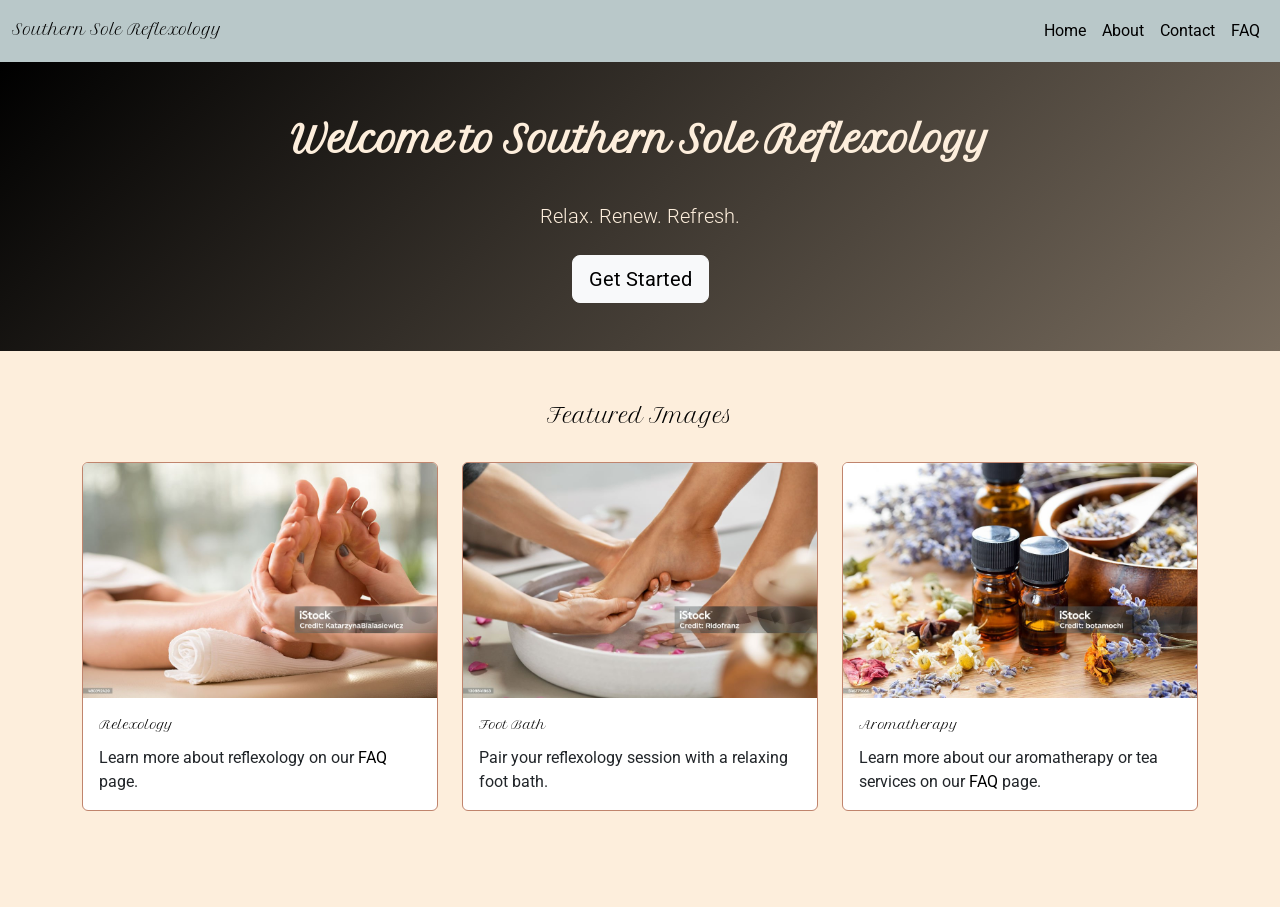
==== index.html @ fd1959b7 "Added stock images & basic text; link to FAQ" ====
<!doctype html>
<html lang="en">
  <head>
    <meta charset="UTF-8" />
    <meta name="viewport" content="width=device-width, initial-scale=1.0" />
    <title>Southern Sole Reflexology</title>
    <!-- Google Fonts -->
    <link
      href="https://fonts.googleapis.com/css2?family=Sirivennela&family=Gravitas+One&family=Roboto:wght@400;500;700&display=swap"
      rel="stylesheet"
    />
    <!-- Bootstrap CSS -->
    <link
      href="https://cdn.jsdelivr.net/npm/bootstrap@5.3.0/dist/css/bootstrap.min.css"
      rel="stylesheet"
    />
    <link rel="stylesheet" href="assets/styles.css" />
  </head>
  <body>
    <!-- Navigation Bar -->
    <nav class="navbar navbar-expand-lg navbar-light bg-light">
      <div class="container-fluid">
        <a class="navbar-brand" href="index.html">Southern Sole Reflexology</a>
        <button
          class="navbar-toggler"
          type="button"
          data-bs-toggle="collapse"
          data-bs-target="#navbarNav"
          aria-controls="navbarNav"
          aria-expanded="false"
          aria-label="Toggle navigation"
        >
          <span class="navbar-toggler-icon"></span>
        </button>
        <div class="collapse navbar-collapse" id="navbarNav">
          <ul class="navbar-nav ms-auto">
            <li class="nav-item">
              <a class="nav-link active" aria-current="page" href="index.html"
                >Home</a
              >
            </li>
            <li class="nav-item">
              <a class="nav-link" href="pages/about.html">About</a>
            </li>
            <li class="nav-item">
              <a class="nav-link" href="pages/contact.html">Contact</a>
            </li>
            <li class="nav-item">
              <a class="nav-link" href="pages/faq.html">FAQ</a>
            </li>
          </ul>
        </div>
      </div>
    </nav>

    <!-- Hero Banner -->
    <section
      class="hero-banner py-5"
      style="
        background: linear-gradient(
          135deg,
          var(--color-primary),
          var(--color-secondary)
        );
        color: var(--color-background);
        text-align: center;
      "
    >
      <div class="container">
        <h1 class="display-4 fw-bold mb-4">
          Welcome to Southern Sole Reflexology
        </h1>
        <p class="lead mb-4">Relax. Renew. Refresh.</p>
        <a
          class="btn btn-light btn-lg"
          data-bs-toggle="modal"
          data-bs-target="#heroContactModal"
          >Get Started</a
        >
      </div>
    </section>

    <!-- Hero Contact Modal -->
    <div
      class="modal fade"
      id="heroContactModal"
      tabindex="-1"
      aria-labelledby="heroContactModalLabel"
      aria-hidden="true"
    >
      <div class="modal-dialog modal-lg modal-dialog-centered">
        <div class="modal-content">
          <div class="modal-header">
            <h5 class="modal-title" id="heroContactModalLabel">Get Started</h5>
            <button
              type="button"
              class="btn-close"
              data-bs-dismiss="modal"
              aria-label="Close"
            ></button>
          </div>

          <!-- Options View -->
          <div id="modalOptions" class="modal-body text-center">
            <h6 class="mb-4">Choose how you'd like to connect:</h6>
            <button
              type="button"
              class="btn btn-primary btn-lg me-3"
              id="contactUsBtn"
            >
              Contact Us
            </button>
            <button
              type="button"
              class="btn btn-primary btn-lg"
              id="bookAppointmentBtn"
            >
              Book an Appointment
            </button>
          </div>

          <!-- Contact Form View -->
          <form
            id="heroContactForm"
            class="d-none needs-validation"
            action="https://formspree.io/f/mykkvdod"
            method="POST"
            novalidate
          >
            <div class="modal-body">
              <div class="row g-3">
                <div class="col-md-6">
                  <label for="hero-name" class="form-label">Name</label>
                  <input
                    id="hero-name"
                    name="name"
                    type="text"
                    class="form-control"
                    required
                  />
                  <div class="invalid-feedback">Please enter your name.</div>
                </div>

                <div class="col-md-6">
                  <label for="hero-email" class="form-label">Email</label>
                  <input
                    id="hero-email"
                    name="email"
                    type="email"
                    class="form-control"
                    required
                  />
                  <div class="invalid-feedback">
                    Please enter a valid email.
                  </div>
                </div>

                <div class="col-12">
                  <label for="hero-subject" class="form-label">Subject</label>
                  <input
                    id="hero-subject"
                    name="subject"
                    type="text"
                    class="form-control"
                    required
                  />
                  <div class="invalid-feedback">Please enter a subject.</div>
                </div>

                <div class="col-12">
                  <label for="hero-message" class="form-label">Message</label>
                  <textarea
                    id="hero-message"
                    name="message"
                    class="form-control"
                    rows="5"
                    required
                  ></textarea>
                  <div class="invalid-feedback">Please enter a message.</div>
                </div>

                <div class="col-12">
                  <div class="form-check">
                    <input
                      class="form-check-input"
                      type="checkbox"
                      id="hero-consent"
                      required
                    />
                    <label class="form-check-label" for="hero-consent"
                      >I agree to have this website store my submitted
                      information.</label
                    >
                    <div class="invalid-feedback">
                      You must agree before submitting.
                    </div>
                  </div>
                </div>
              </div>
            </div>

            <div class="modal-footer">
              <div
                id="heroSuccessMessage"
                class="alert alert-success d-none me-auto mb-0"
                role="alert"
              >
                Thank you! Your message has been sent successfully.
              </div>
              <button
                type="button"
                class="btn btn-secondary"
                id="backToOptionsBtn"
              >
                Back
              </button>
              <button id="heroSubmitBtn" type="submit" class="btn btn-primary">
                Send Message
              </button>
            </div>
          </form>

          <!-- Appointment View -->
          <div id="appointmentView" class="d-none">
            <div class="modal-body text-center">
              <p class="mb-4">
                Use our online Google Calendar to book an appointment at your
                convenience.
              </p>
              <a
                href="https://calendar.app.google/pf3DxSBx9nP5u9VN6"
                target="_blank"
                rel="noopener noreferrer"
                class="btn btn-primary btn-lg"
              >
                Open Google Calendar
              </a>
            </div>
            <div class="modal-footer">
              <button
                type="button"
                class="btn btn-secondary"
                id="backToOptionsBtn2"
              >
                Back
              </button>
            </div>
          </div>
        </div>
      </div>
    </div>

    <!-- Main Content -->
    <main class="py-5">
      <div class="container">
        <!-- Image Placeholders -->
        <section class="image-section mb-5">
          <h2 class="mb-4 text-center">Featured Images</h2>
          <div class="row g-4">
            <!-- Image 1 -->
            <div class="col-md-4">
              <div class="card">
                <img
                  src="./images/reflexology-istock.jpg"
                  class="card-img-top"
                  alt="Placeholder 1"
                />
                <div class="card-body">
                  <h5 class="card-title">Relexology</h5>
                  <p class="card-text">
                    Learn more about reflexology on our
                    <a href="/pages/faq.html">FAQ</a> page.
                  </p>
                </div>
              </div>
            </div>
            <!-- Image 2 -->
            <div class="col-md-4">
              <div class="card">
                <img
                  src="./images/footsoak-istock.jpg"
                  class="card-img-top"
                  alt="Placeholder 2"
                />
                <div class="card-body">
                  <h5 class="card-title">Foot Bath</h5>
                  <p class="card-text">
                    Pair your reflexology session with a relaxing foot bath.
                  </p>
                </div>
              </div>
            </div>
            <!-- Image 3 -->
            <div class="col-md-4">
              <div class="card">
                <img
                  src="./images/aromatherapy-istock.jpg"
                  class="card-img-top"
                  alt="Placeholder 3"
                />
                <div class="card-body">
                  <h5 class="card-title">Aromatherapy</h5>
                  <p class="card-text">
                    Learn more about our aromatherapy or tea services on our
                    <a href="/pages/faq.html">FAQ</a> page.
                  </p>
                </div>
              </div>
            </div>
          </div>
        </section>
      </div>
    </main>

    <!-- Bootstrap JS Bundle (includes Popper) -->
    <script src="https://cdn.jsdelivr.net/npm/bootstrap@5.3.0/dist/js/bootstrap.bundle.min.js"></script>
    <script src="assets/script.js"></script>
  </body>
</html>
---- assets/styles.css ----
/* Background: White (#ffffff) - for page background
Primary: Dark gray (#333333) - for main text and primary elements
Secondary: Medium gray (#666666) - for secondary text and elements
Accent-1: Light gray (#999999) - for accents and borders
Accent-2: Very light gray (#cccccc) - for lighter accents and hover states */

/* Universal Color Palette */
:root {
  --color-background: #fdeedcff;
  --color-primary: #000000ff;
  --color-secondary: #786c5eff;
  --color-accent-1: #c0846dff;
  --color-accent-2: #b9c8c9ff;
}

/* Base */
html,
body {
  height: 100%;
  background-color: var(--color-background);
  color: var(--color-primary);
  font-family: "Roboto", sans-serif;
}

/* Headings */
h1,
h2,
h3,
h4,
h5,
h6 {
  font-family: "Sirivennela", sans-serif;
  font-weight: 400;
}

/* Links */
a {
  color: var(--color-primary);
  text-decoration: none;
}
a:hover,
a:focus {
  color: var(--color-accent-1);
  text-decoration: underline;
}

/* Navbar (override Bootstrap light) */
.navbar {
  background-color: var(--color-accent-2) !important;
}
.navbar .navbar-brand {
  font-family: "Sirivennela", sans-serif;
  font-size: 1.5rem;
  color: var(--color-primary) !important;
}
.navbar .nav-link {
  color: var(--color-primary) !important;
}
.navbar .nav-link:hover,
.navbar .nav-link:focus {
  color: var(--color-accent-1) !important;
}

/* Buttons */
.btn-primary {
  background-color: var(--color-primary);
  border-color: var(--color-primary);
  color: var(--color-background);
}
.btn-primary:hover,
.btn-primary:focus {
  background-color: var(--color-secondary);
  border-color: var(--color-secondary);
}

/* Hero banner defaults (keeps existing gradient usage) */
.hero-banner {
  color: var(--color-background);
}

/* Accordion / FAQ */
.accordion-button {
  color: var(--color-primary);
  background-color: transparent;
}
.accordion-button:hover,
.accordion-button:focus {
  background-color: var(--color-accent-1);
  color: var(--color-primary);
}
.accordion-button:not(.collapsed) {
  background-color: var(--color-accent-2);
  color: var(--color-primary);
}

/* Cards & images */
.card {
  border-color: var(--color-accent-1);
}
.card .card-title {
  color: var(--color-primary);
}

/* Utility helpers */
.border-accent {
  border: 1px solid var(--color-accent-1) !important;
}
.bg-accent-2 {
  background-color: var(--color-accent-2) !important;
}
.text-primary {
  color: var(--color-primary) !important;
}
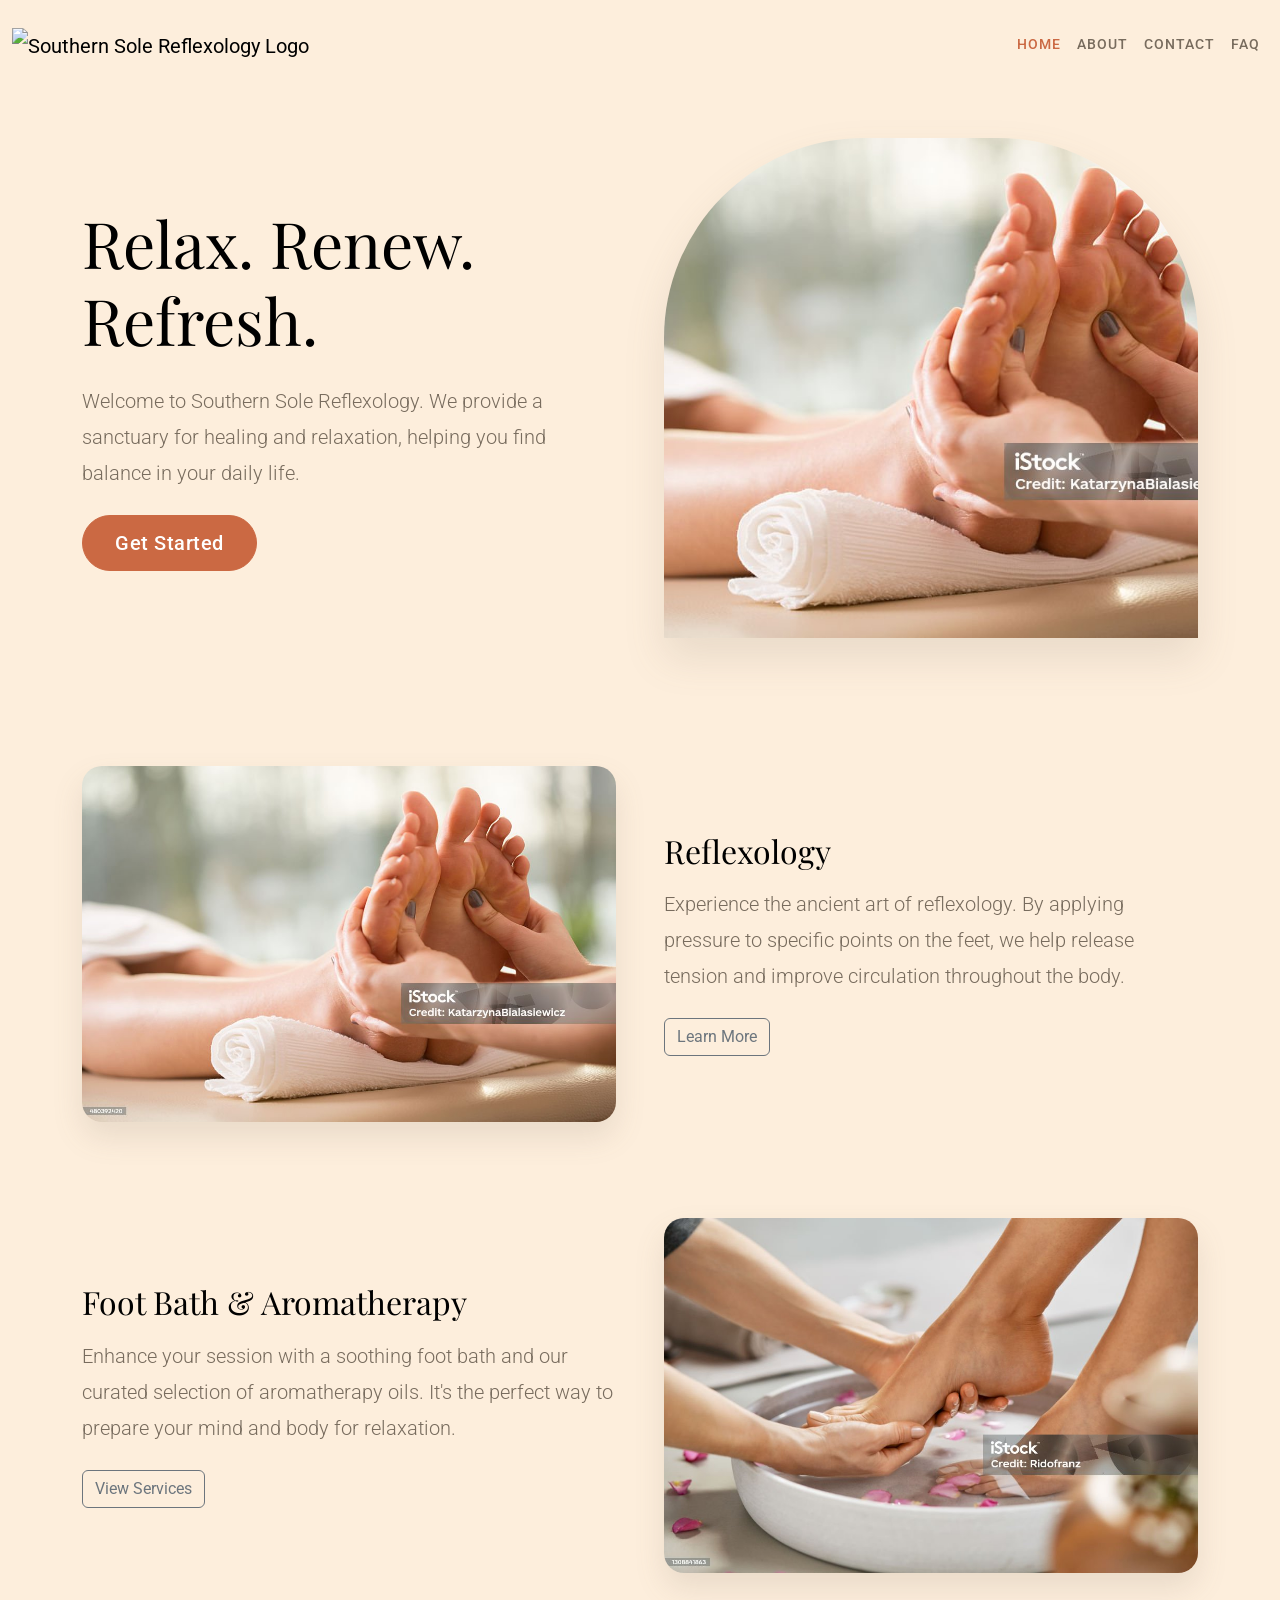
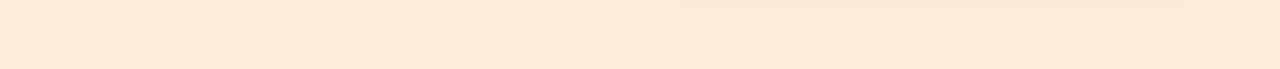
==== commit 15109f90: "Update color scheme and header font; added logo." ====
--- a/index.html
+++ b/index.html
@@ -6,7 +6,7 @@
     <title>Southern Sole Reflexology</title>
     <!-- Google Fonts -->
     <link
-      href="https://fonts.googleapis.com/css2?family=Sirivennela&family=Gravitas+One&family=Roboto:wght@400;500;700&display=swap"
+      href="https://fonts.googleapis.com/css2?family=Playfair+Display:wght@400;700&family=Gravitas+One&family=Roboto:wght@400;500;700&display=swap"
       rel="stylesheet"
     />
     <!-- Bootstrap CSS -->
@@ -14,13 +14,18 @@
       href="https://cdn.jsdelivr.net/npm/bootstrap@5.3.0/dist/css/bootstrap.min.css"
       rel="stylesheet"
     />
-    <link rel="stylesheet" href="assets/styles.css" />
+    <link rel="stylesheet" href="/assets/styles.css" />
   </head>
   <body>
     <!-- Navigation Bar -->
     <nav class="navbar navbar-expand-lg navbar-light bg-light">
       <div class="container-fluid">
-        <a class="navbar-brand" href="index.html">Southern Sole Reflexology</a>
+        <a class="navbar-brand" href="/">
+          <img
+            src="/assets/logos/logo-transparent.svg"
+            alt="Southern Sole Reflexology Logo"
+          />
+        </a>
         <button
           class="navbar-toggler"
           type="button"
@@ -35,18 +40,16 @@
         <div class="collapse navbar-collapse" id="navbarNav">
           <ul class="navbar-nav ms-auto">
             <li class="nav-item">
-              <a class="nav-link active" aria-current="page" href="index.html"
-                >Home</a
-              >
+              <a class="nav-link active" aria-current="page" href="/">Home</a>
             </li>
             <li class="nav-item">
-              <a class="nav-link" href="pages/about.html">About</a>
+              <a class="nav-link" href="/pages/about.html">About</a>
             </li>
             <li class="nav-item">
-              <a class="nav-link" href="pages/contact.html">Contact</a>
+              <a class="nav-link" href="/pages/contact.html">Contact</a>
             </li>
             <li class="nav-item">
-              <a class="nav-link" href="pages/faq.html">FAQ</a>
+              <a class="nav-link" href="/pages/faq.html">FAQ</a>
             </li>
           </ul>
         </div>
@@ -54,29 +57,32 @@
     </nav>
 
     <!-- Hero Banner -->
-    <section
-      class="hero-banner py-5"
-      style="
-        background: linear-gradient(
-          135deg,
-          var(--color-primary),
-          var(--color-secondary)
-        );
-        color: var(--color-background);
-        text-align: center;
-      "
-    >
+    <section class="hero-section">
       <div class="container">
-        <h1 class="display-4 fw-bold mb-4">
-          Welcome to Southern Sole Reflexology
-        </h1>
-        <p class="lead mb-4">Relax. Renew. Refresh.</p>
-        <a
-          class="btn btn-light btn-lg"
-          data-bs-toggle="modal"
-          data-bs-target="#heroContactModal"
-          >Get Started</a
-        >
+        <div class="row align-items-center g-5">
+          <div class="col-lg-6 order-lg-1 order-2">
+            <h1 class="display-3 mb-4">Relax. Renew.<br />Refresh.</h1>
+            <p class="lead mb-4">
+              Welcome to Southern Sole Reflexology. We provide a sanctuary for
+              healing and relaxation, helping you find balance in your daily
+              life.
+            </p>
+            <a
+              class="btn btn-primary btn-lg"
+              data-bs-toggle="modal"
+              data-bs-target="#heroContactModal"
+              >Get Started</a
+            >
+          </div>
+          <div class="col-lg-6 order-lg-2 order-1">
+            <div class="hero-img-wrapper">
+              <img
+                src="/images/reflexology-istock.jpg"
+                alt="Relaxing Reflexology"
+              />
+            </div>
+          </div>
+        </div>
       </div>
     </section>
 
@@ -102,7 +108,7 @@
 
           <!-- Options View -->
           <div id="modalOptions" class="modal-body text-center">
-            <h6 class="mb-4">Choose how you'd like to connect:</h6>
+            <h4 class="mb-4">Choose how you'd like to connect:</h4>
             <button
               type="button"
               class="btn btn-primary btn-lg me-3"
@@ -220,15 +226,57 @@
             </div>
           </form>
 
-          <!-- Appointment View -->
+          <!-- Appointment View - Select Therapist -->
           <div id="appointmentView" class="d-none">
             <div class="modal-body text-center">
+              <h6 class="mb-4">Select a Therapist:</h6>
+              <div class="d-grid gap-3">
+                <button
+                  type="button"
+                  class="btn btn-primary btn-lg therapist-btn"
+                  data-therapist="Tammy"
+                >
+                  Tammy
+                </button>
+                <button
+                  type="button"
+                  class="btn btn-primary btn-lg therapist-btn"
+                  data-therapist="Aileen"
+                >
+                  Aileen
+                </button>
+                <button
+                  type="button"
+                  class="btn btn-primary btn-lg therapist-btn"
+                  data-therapist="Mandi"
+                >
+                  Mandi
+                </button>
+              </div>
+            </div>
+            <div class="modal-footer">
+              <button
+                type="button"
+                class="btn btn-secondary"
+                id="backToOptionsBtn2"
+              >
+                Back
+              </button>
+            </div>
+          </div>
+
+          <!-- Calendar View - After Therapist Selection -->
+          <div id="calendarView" class="d-none">
+            <div class="modal-body text-center">
+              <p class="mb-2">
+                Booking with <strong id="selectedTherapistName"></strong>
+              </p>
               <p class="mb-4">
                 Use our online Google Calendar to book an appointment at your
                 convenience.
               </p>
               <a
-                href="https://calendar.app.google/pf3DxSBx9nP5u9VN6"
+                href=""
                 target="_blank"
                 rel="noopener noreferrer"
                 class="btn btn-primary btn-lg"
@@ -240,7 +288,7 @@
               <button
                 type="button"
                 class="btn btn-secondary"
-                id="backToOptionsBtn2"
+                id="backToTherapistsBtn"
               >
                 Back
               </button>
@@ -253,59 +301,50 @@
     <!-- Main Content -->
     <main class="py-5">
       <div class="container">
-        <!-- Image Placeholders -->
-        <section class="image-section mb-5">
-          <h2 class="mb-4 text-center">Featured Images</h2>
-          <div class="row g-4">
-            <!-- Image 1 -->
-            <div class="col-md-4">
-              <div class="card">
-                <img
-                  src="./images/reflexology-istock.jpg"
-                  class="card-img-top"
-                  alt="Placeholder 1"
-                />
-                <div class="card-body">
-                  <h5 class="card-title">Relexology</h5>
-                  <p class="card-text">
-                    Learn more about reflexology on our
-                    <a href="/pages/faq.html">FAQ</a> page.
-                  </p>
-                </div>
-              </div>
-            </div>
-            <!-- Image 2 -->
-            <div class="col-md-4">
-              <div class="card">
-                <img
-                  src="./images/footsoak-istock.jpg"
-                  class="card-img-top"
-                  alt="Placeholder 2"
-                />
-                <div class="card-body">
-                  <h5 class="card-title">Foot Bath</h5>
-                  <p class="card-text">
-                    Pair your reflexology session with a relaxing foot bath.
-                  </p>
-                </div>
-              </div>
-            </div>
-            <!-- Image 3 -->
-            <div class="col-md-4">
-              <div class="card">
-                <img
-                  src="./images/aromatherapy-istock.jpg"
-                  class="card-img-top"
-                  alt="Placeholder 3"
-                />
-                <div class="card-body">
-                  <h5 class="card-title">Aromatherapy</h5>
-                  <p class="card-text">
-                    Learn more about our aromatherapy or tea services on our
-                    <a href="/pages/faq.html">FAQ</a> page.
-                  </p>
-                </div>
-              </div>
+        <!-- Section 1: Reflexology -->
+        <section class="mb-5 pb-5">
+          <div class="row align-items-center g-5">
+            <div class="col-md-6">
+              <img
+                src="/images/reflexology-istock.jpg"
+                class="img-fluid img-frame"
+                alt="Reflexology Session"
+              />
+            </div>
+            <div class="col-md-6">
+              <h2 class="mb-3">Reflexology</h2>
+              <p class="lead">
+                Experience the ancient art of reflexology. By applying pressure
+                to specific points on the feet, we help release tension and
+                improve circulation throughout the body.
+              </p>
+              <a href="/pages/faq.html" class="btn btn-outline-secondary mt-2"
+                >Learn More</a
+              >
+            </div>
+          </div>
+        </section>
+
+        <!-- Section 2: Foot Bath & Aromatherapy -->
+        <section class="mb-5">
+          <div class="row align-items-center g-5">
+            <div class="col-md-6 order-md-2">
+              <img
+                src="/images/footsoak-istock.jpg"
+                class="img-fluid img-frame"
+                alt="Relaxing Foot Bath"
+              />
+            </div>
+            <div class="col-md-6 order-md-1">
+              <h2 class="mb-3">Foot Bath & Aromatherapy</h2>
+              <p class="lead">
+                Enhance your session with a soothing foot bath and our curated
+                selection of aromatherapy oils. It's the perfect way to prepare
+                your mind and body for relaxation.
+              </p>
+              <a href="/pages/faq.html" class="btn btn-outline-secondary mt-2"
+                >View Services</a
+              >
             </div>
           </div>
         </section>
@@ -314,6 +353,6 @@
 
     <!-- Bootstrap JS Bundle (includes Popper) -->
     <script src="https://cdn.jsdelivr.net/npm/bootstrap@5.3.0/dist/js/bootstrap.bundle.min.js"></script>
-    <script src="assets/script.js"></script>
+    <script src="/assets/script.js"></script>
   </body>
 </html>
--- a/assets/styles.css
+++ b/assets/styles.css
@@ -9,8 +9,8 @@
   --color-background: #fdeedcff;
   --color-primary: #000000ff;
   --color-secondary: #786c5eff;
-  --color-accent-1: #c0846dff;
-  --color-accent-2: #b9c8c9ff;
+  --color-accent-1: #cb6943ff;
+  --color-accent-2: #8fa49aff;
 }
 
 /* Base */
@@ -18,8 +18,9 @@
 body {
   height: 100%;
   background-color: var(--color-background);
-  color: var(--color-primary);
+  color: var(--color-secondary);
   font-family: "Roboto", sans-serif;
+  line-height: 1.8;
 }
 
 /* Headings */
@@ -29,8 +30,9 @@
 h4,
 h5,
 h6 {
-  font-family: "Sirivennela", sans-serif;
+  font-family: "Playfair Display", serif;
   font-weight: 400;
+  color: var(--color-primary);
 }
 
 /* Links */
@@ -46,36 +48,63 @@
 
 /* Navbar (override Bootstrap light) */
 .navbar {
-  background-color: var(--color-accent-2) !important;
+  background-color: var(--color-background) !important;
+  padding-top: 1.5rem;
+  padding-bottom: 1.5rem;
 }
 .navbar .navbar-brand {
-  font-family: "Sirivennela", sans-serif;
-  font-size: 1.5rem;
-  color: var(--color-primary) !important;
+  padding-top: 0;
+  padding-bottom: 0;
+}
+.navbar .navbar-brand img {
+  height: 50px; /* Adjust as needed */
 }
 .navbar .nav-link {
-  color: var(--color-primary) !important;
+  color: var(--color-secondary) !important;
+  font-weight: 500;
+  text-transform: uppercase;
+  letter-spacing: 1px;
+  font-size: 0.9rem;
 }
 .navbar .nav-link:hover,
-.navbar .nav-link:focus {
+.navbar .nav-link:focus,
+.navbar .nav-link.active {
   color: var(--color-accent-1) !important;
 }
 
 /* Buttons */
 .btn-primary {
-  background-color: var(--color-primary);
-  border-color: var(--color-primary);
-  color: var(--color-background);
+  background-color: var(--color-accent-1);
+  border-color: var(--color-accent-1);
+  color: #fff;
+  border-radius: 50px;
+  padding: 0.75rem 2rem;
+  font-weight: 500;
+  letter-spacing: 0.5px;
+  transition: all 0.3s ease;
 }
 .btn-primary:hover,
 .btn-primary:focus {
   background-color: var(--color-secondary);
   border-color: var(--color-secondary);
+  transform: translateY(-2px);
 }
 
-/* Hero banner defaults (keeps existing gradient usage) */
-.hero-banner {
-  color: var(--color-background);
+/* Hero Section */
+.hero-section {
+  padding: 3rem 0 5rem;
+}
+.hero-img-wrapper {
+  position: relative;
+  border-radius: 200px 200px 0 0; /* Arch shape */
+  overflow: hidden;
+  box-shadow: 0 20px 40px rgba(120, 108, 94, 0.15);
+  height: 500px;
+}
+.hero-img-wrapper img {
+  object-fit: cover;
+  height: 100%;
+  width: 100%;
 }
 
 /* Accordion / FAQ */
@@ -100,6 +129,14 @@
 .card .card-title {
   color: var(--color-primary);
 }
+.img-frame {
+  border-radius: 20px;
+  box-shadow: 0 15px 30px rgba(120, 108, 94, 0.15);
+  transition: transform 0.3s ease;
+}
+.img-frame:hover {
+  transform: scale(1.02);
+}
 
 /* Utility helpers */
 .border-accent {
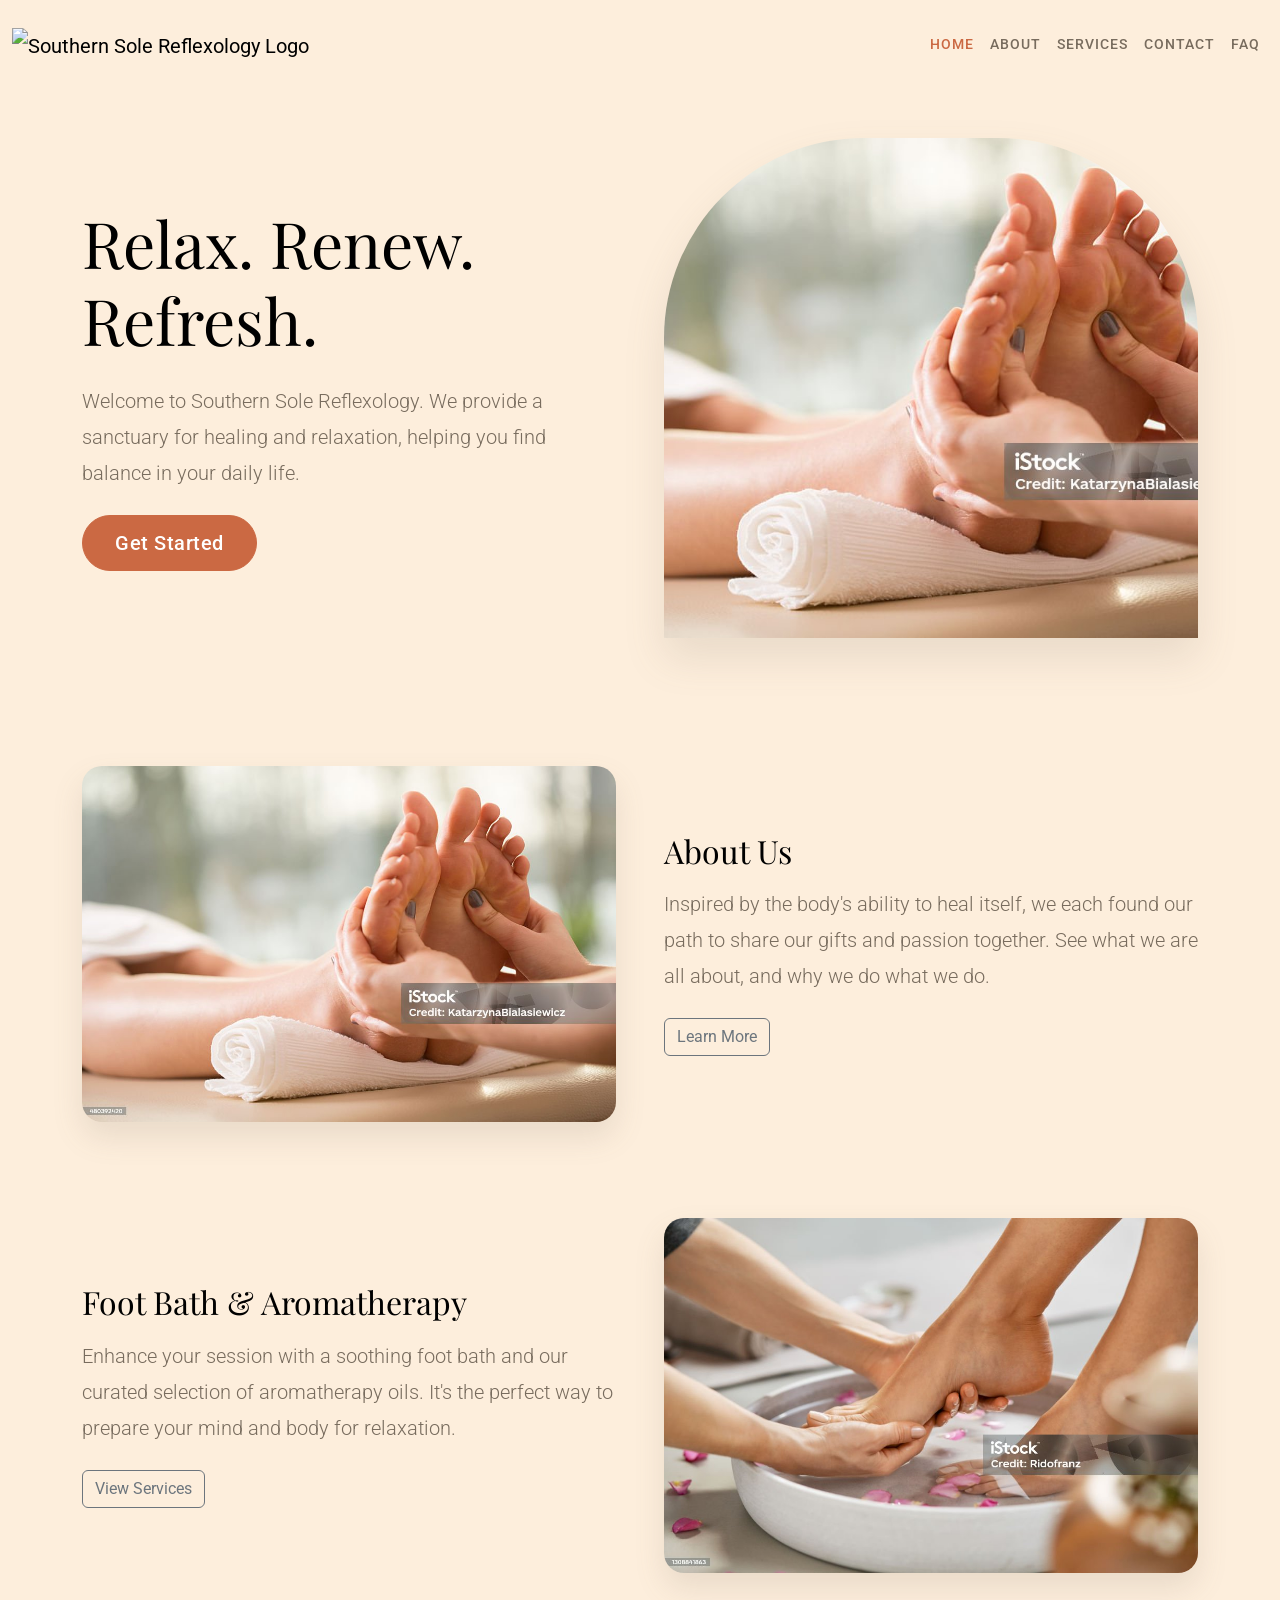
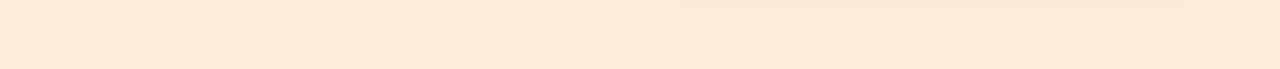
==== commit 64363ea0: "Update About page; add Services page." ====
--- a/index.html
+++ b/index.html
@@ -14,15 +14,15 @@
       href="https://cdn.jsdelivr.net/npm/bootstrap@5.3.0/dist/css/bootstrap.min.css"
       rel="stylesheet"
     />
-    <link rel="stylesheet" href="/assets/styles.css" />
+    <link rel="stylesheet" href="assets/styles.css" />
   </head>
   <body>
     <!-- Navigation Bar -->
     <nav class="navbar navbar-expand-lg navbar-light bg-light">
       <div class="container-fluid">
-        <a class="navbar-brand" href="/">
+        <a class="navbar-brand" href="index.html">
           <img
-            src="/assets/logos/logo-transparent.svg"
+            src="assets/logos/logo-transparent.svg"
             alt="Southern Sole Reflexology Logo"
           />
         </a>
@@ -40,16 +40,21 @@
         <div class="collapse navbar-collapse" id="navbarNav">
           <ul class="navbar-nav ms-auto">
             <li class="nav-item">
-              <a class="nav-link active" aria-current="page" href="/">Home</a>
-            </li>
-            <li class="nav-item">
-              <a class="nav-link" href="/pages/about.html">About</a>
-            </li>
-            <li class="nav-item">
-              <a class="nav-link" href="/pages/contact.html">Contact</a>
-            </li>
-            <li class="nav-item">
-              <a class="nav-link" href="/pages/faq.html">FAQ</a>
+              <a class="nav-link active" aria-current="page" href="index.html"
+                >Home</a
+              >
+            </li>
+            <li class="nav-item">
+              <a class="nav-link" href="pages/about.html">About</a>
+            </li>
+            <li class="nav-item">
+              <a class="nav-link" href="pages/services.html">Services</a>
+            </li>
+            <li class="nav-item">
+              <a class="nav-link" href="pages/contact.html">Contact</a>
+            </li>
+            <li class="nav-item">
+              <a class="nav-link" href="pages/faq.html">FAQ</a>
             </li>
           </ul>
         </div>
@@ -77,7 +82,7 @@
           <div class="col-lg-6 order-lg-2 order-1">
             <div class="hero-img-wrapper">
               <img
-                src="/images/reflexology-istock.jpg"
+                src="images/reflexology-istock.jpg"
                 alt="Relaxing Reflexology"
               />
             </div>
@@ -301,24 +306,24 @@
     <!-- Main Content -->
     <main class="py-5">
       <div class="container">
-        <!-- Section 1: Reflexology -->
+        <!-- Section 1: About Us -->
         <section class="mb-5 pb-5">
           <div class="row align-items-center g-5">
             <div class="col-md-6">
               <img
-                src="/images/reflexology-istock.jpg"
+                src="images/reflexology-istock.jpg"
                 class="img-fluid img-frame"
                 alt="Reflexology Session"
               />
             </div>
             <div class="col-md-6">
-              <h2 class="mb-3">Reflexology</h2>
+              <h2 class="mb-3">About Us</h2>
               <p class="lead">
-                Experience the ancient art of reflexology. By applying pressure
-                to specific points on the feet, we help release tension and
-                improve circulation throughout the body.
+                Inspired by the body's ability to heal itself, we each found our
+                path to share our gifts and passion together. See what we are
+                all about, and why we do what we do.
               </p>
-              <a href="/pages/faq.html" class="btn btn-outline-secondary mt-2"
+              <a href="pages/about.html" class="btn btn-outline-secondary mt-2"
                 >Learn More</a
               >
             </div>
@@ -330,7 +335,7 @@
           <div class="row align-items-center g-5">
             <div class="col-md-6 order-md-2">
               <img
-                src="/images/footsoak-istock.jpg"
+                src="images/footsoak-istock.jpg"
                 class="img-fluid img-frame"
                 alt="Relaxing Foot Bath"
               />
@@ -342,7 +347,7 @@
                 selection of aromatherapy oils. It's the perfect way to prepare
                 your mind and body for relaxation.
               </p>
-              <a href="/pages/faq.html" class="btn btn-outline-secondary mt-2"
+              <a href="pages/faq.html" class="btn btn-outline-secondary mt-2"
                 >View Services</a
               >
             </div>
@@ -353,6 +358,6 @@
 
     <!-- Bootstrap JS Bundle (includes Popper) -->
     <script src="https://cdn.jsdelivr.net/npm/bootstrap@5.3.0/dist/js/bootstrap.bundle.min.js"></script>
-    <script src="/assets/script.js"></script>
+    <script src="assets/script.js"></script>
   </body>
 </html>
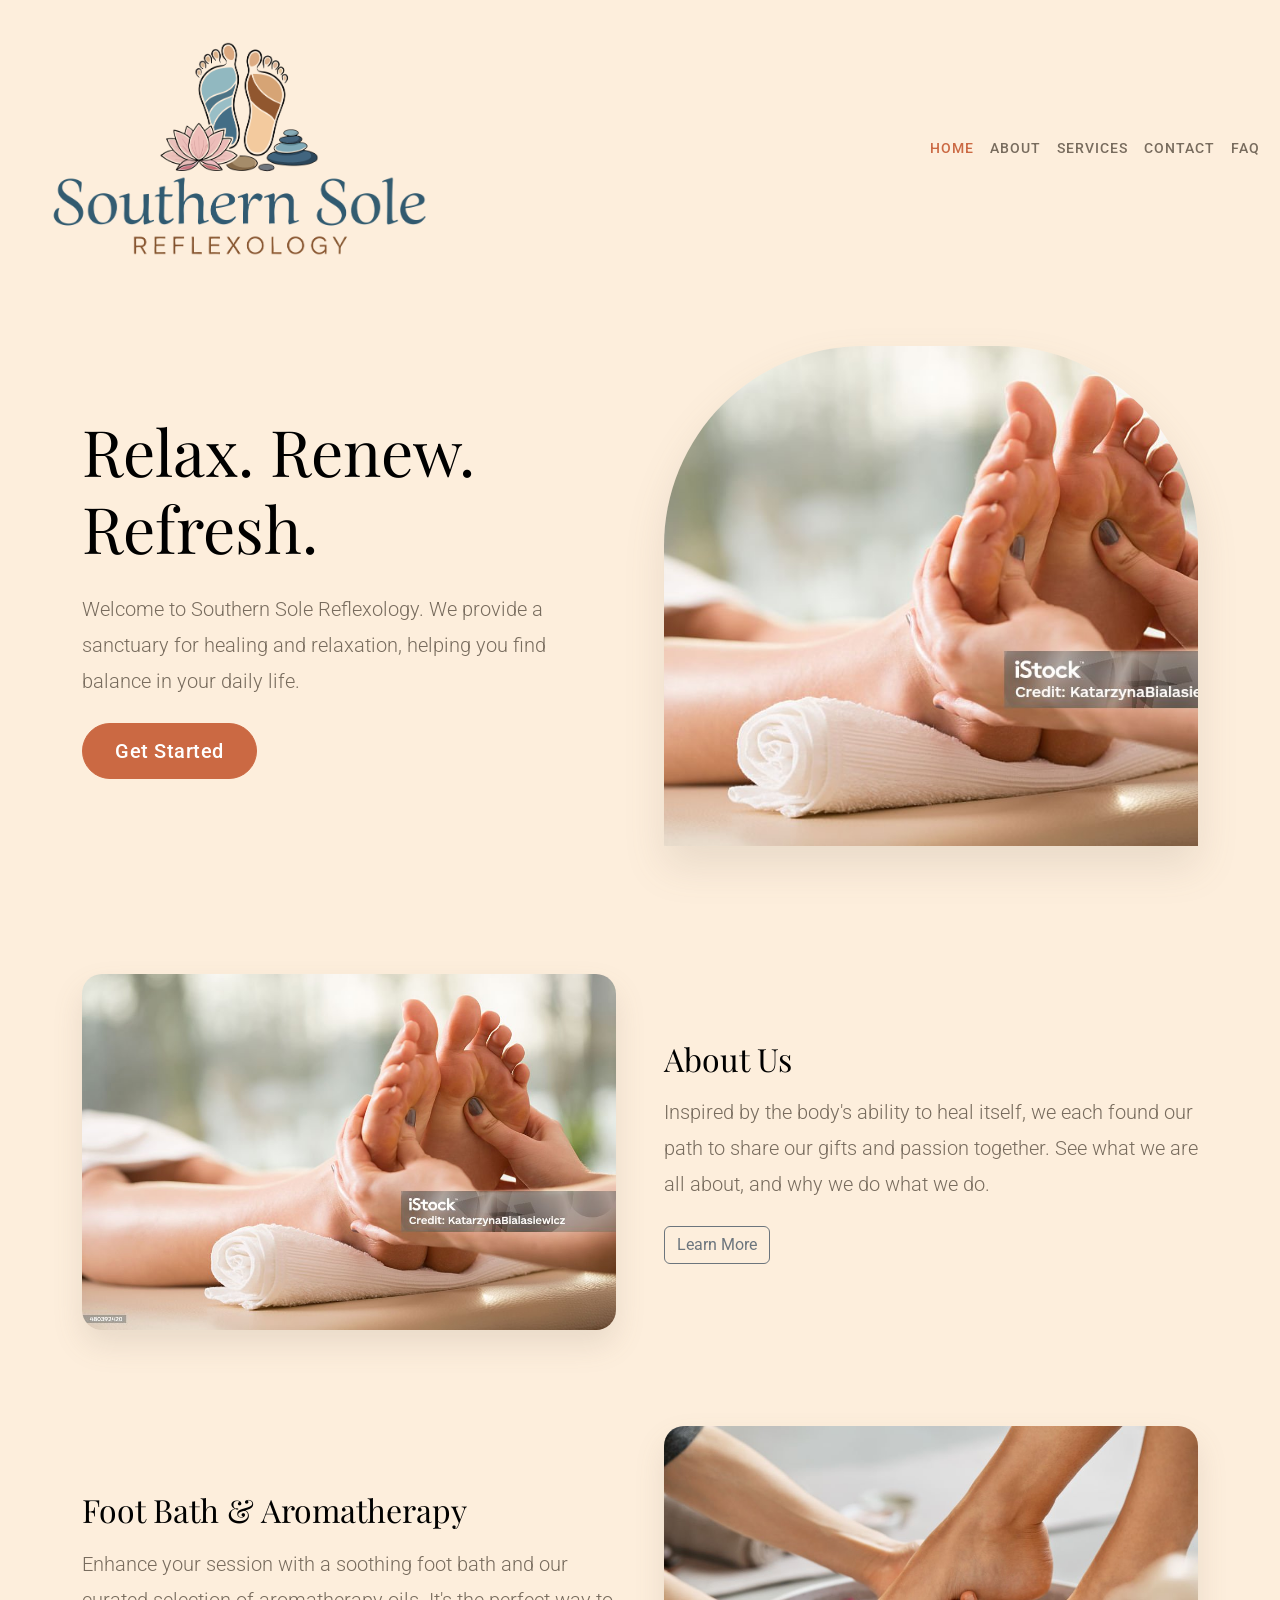
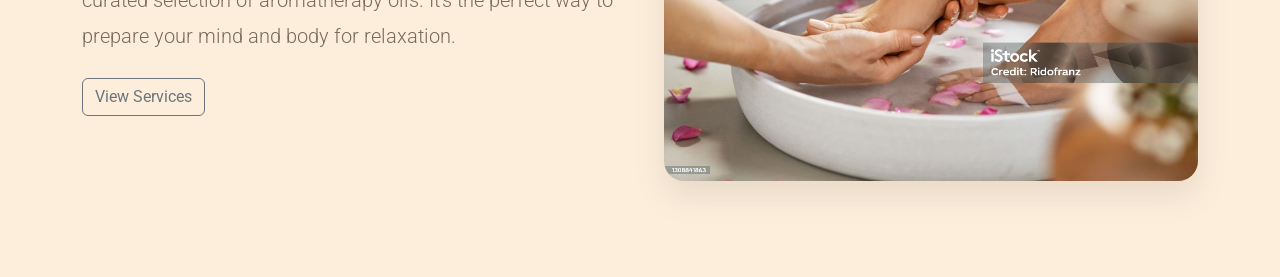
==== commit a9f6ef14: "Added employee photos; updated About text; corrected logo file path" ====
--- a/index.html
+++ b/index.html
@@ -22,7 +22,7 @@
       <div class="container-fluid">
         <a class="navbar-brand" href="index.html">
           <img
-            src="assets/logos/logo-transparent.svg"
+            src="images/logo-transparent.png"
             alt="Southern Sole Reflexology Logo"
           />
         </a>
--- a/assets/styles.css
+++ b/assets/styles.css
@@ -51,13 +51,17 @@
   background-color: var(--color-background) !important;
   padding-top: 1.5rem;
   padding-bottom: 1.5rem;
+  position: sticky;
+  top: 0;
+  z-index: 1020;
 }
 .navbar .navbar-brand {
   padding-top: 0;
   padding-bottom: 0;
+  margin-left: 25px;
 }
 .navbar .navbar-brand img {
-  height: 50px; /* Adjust as needed */
+  height: 250px; /* Adjust as needed */
 }
 .navbar .nav-link {
   color: var(--color-secondary) !important;
@@ -148,3 +152,10 @@
 .text-primary {
   color: var(--color-primary) !important;
 }
+
+/* About Page - Employee Images */
+#employeeAccordion img {
+  width: 70%;
+  display: block;
+  margin: 0 auto;
+}
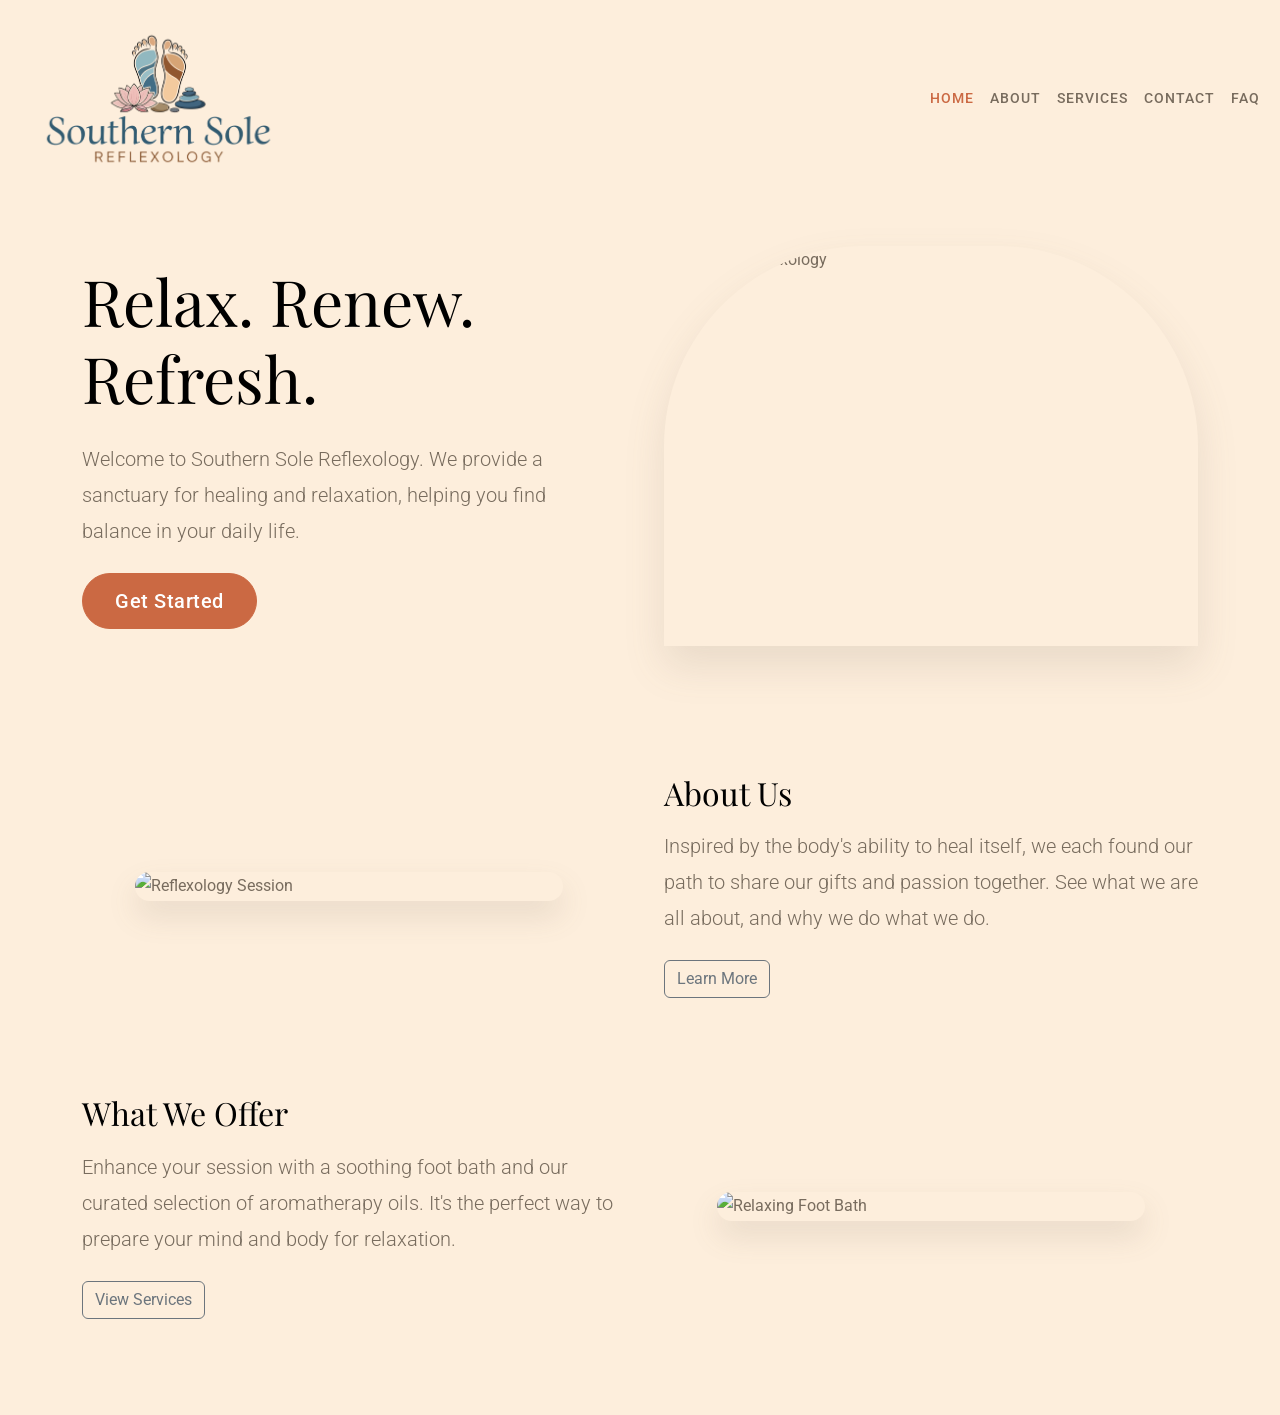
==== commit 68a6b7a2: "Updated photos on index.html" ====
--- a/index.html
+++ b/index.html
@@ -81,10 +81,7 @@
           </div>
           <div class="col-lg-6 order-lg-2 order-1">
             <div class="hero-img-wrapper">
-              <img
-                src="images/reflexology-istock.jpg"
-                alt="Relaxing Reflexology"
-              />
+              <img src="images/candles.JPG" alt="Relaxing Reflexology" />
             </div>
           </div>
         </div>
@@ -311,8 +308,8 @@
           <div class="row align-items-center g-5">
             <div class="col-md-6">
               <img
-                src="images/reflexology-istock.jpg"
-                class="img-fluid img-frame"
+                src="images/display.JPG"
+                class="img-fluid img-frame home-content-img"
                 alt="Reflexology Session"
               />
             </div>
@@ -330,24 +327,26 @@
           </div>
         </section>
 
-        <!-- Section 2: Foot Bath & Aromatherapy -->
+        <!-- Section 2: Services -->
         <section class="mb-5">
           <div class="row align-items-center g-5">
             <div class="col-md-6 order-md-2">
               <img
-                src="images/footsoak-istock.jpg"
-                class="img-fluid img-frame"
+                src="images/oils.JPG"
+                class="img-fluid img-frame home-content-img"
                 alt="Relaxing Foot Bath"
               />
             </div>
             <div class="col-md-6 order-md-1">
-              <h2 class="mb-3">Foot Bath & Aromatherapy</h2>
+              <h2 class="mb-3">What We Offer</h2>
               <p class="lead">
                 Enhance your session with a soothing foot bath and our curated
                 selection of aromatherapy oils. It's the perfect way to prepare
                 your mind and body for relaxation.
               </p>
-              <a href="pages/faq.html" class="btn btn-outline-secondary mt-2"
+              <a
+                href="pages/services.html"
+                class="btn btn-outline-secondary mt-2"
                 >View Services</a
               >
             </div>
--- a/assets/styles.css
+++ b/assets/styles.css
@@ -61,7 +61,7 @@
   margin-left: 25px;
 }
 .navbar .navbar-brand img {
-  height: 250px; /* Adjust as needed */
+  height: 150px; /* Adjust as needed */
 }
 .navbar .nav-link {
   color: var(--color-secondary) !important;
@@ -103,7 +103,7 @@
   border-radius: 200px 200px 0 0; /* Arch shape */
   overflow: hidden;
   box-shadow: 0 20px 40px rgba(120, 108, 94, 0.15);
-  height: 500px;
+  height: 400px;
 }
 .hero-img-wrapper img {
   object-fit: cover;
@@ -159,3 +159,9 @@
   display: block;
   margin: 0 auto;
 }
+
+.home-content-img {
+  width: 80%;
+  display: block;
+  margin: 0 auto;
+}
